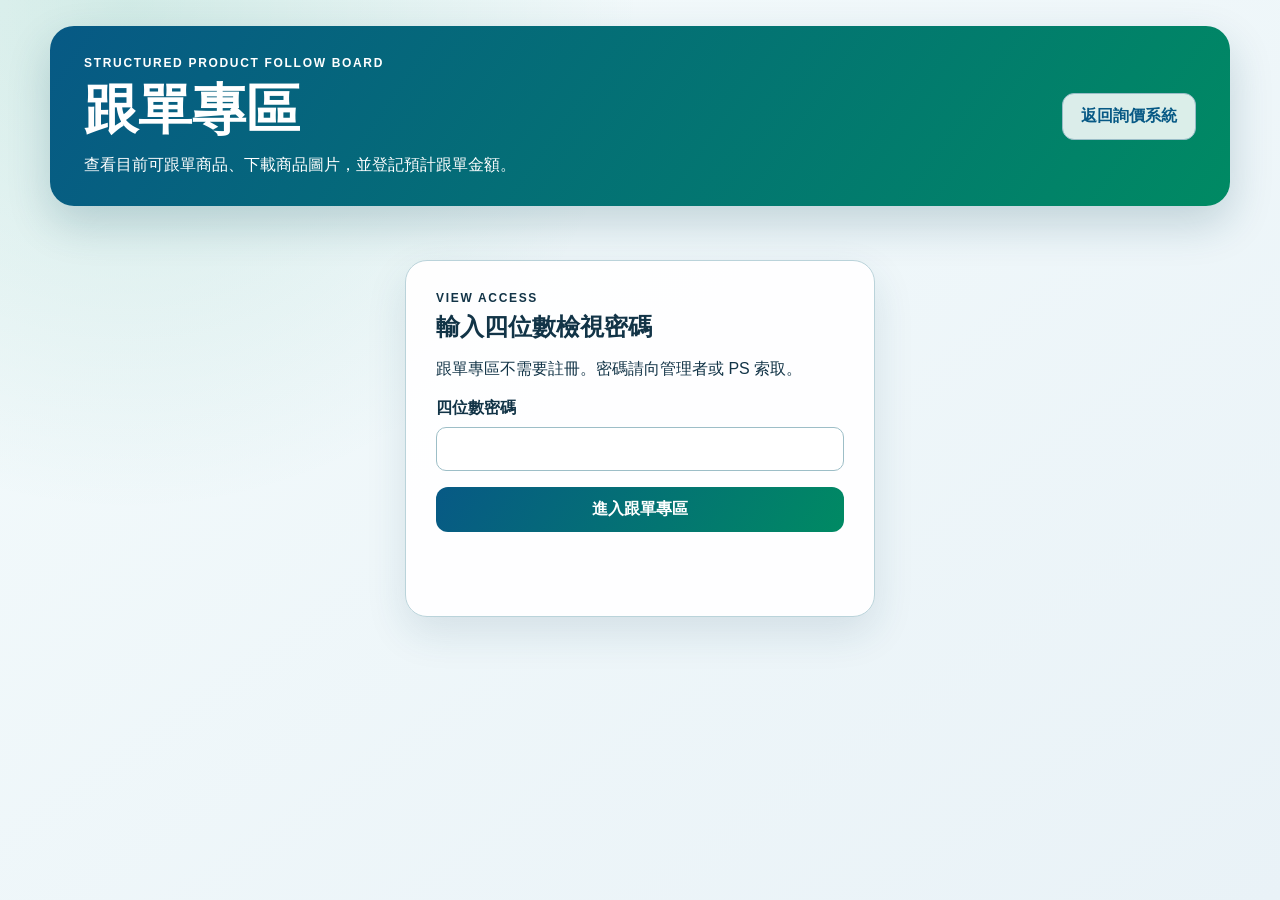
==== follow-board.html @ db9da04e "feat: add expiring issuer follow-board cards" ====
<!doctype html>
<html lang="zh-Hant">
  <head>
    <meta charset="UTF-8" />
    <meta name="viewport" content="width=device-width, initial-scale=1.0" />
    <meta name="theme-color" content="#075985" />
    <title>FCN / DAC 跟單專區</title>
    <link rel="stylesheet" href="./follow-board.css?v=follow-board-v2" />
  </head>
  <body>
    <main class="follow-shell">
      <header class="follow-hero">
        <div>
          <p class="eyebrow">STRUCTURED PRODUCT FOLLOW BOARD</p>
          <h1>跟單專區</h1>
          <p>查看目前可跟單商品、下載商品圖片，並登記預計跟單金額。</p>
        </div>
        <a href="./index.html" class="back-link">返回詢價系統</a>
      </header>

      <section id="pinGate" class="pin-gate" aria-labelledby="pinTitle">
        <form id="pinForm" autocomplete="off">
          <div>
            <p class="eyebrow">VIEW ACCESS</p>
            <h2 id="pinTitle">輸入四位數檢視密碼</h2>
            <p>跟單專區不需要註冊。密碼請向管理者或 PS 索取。</p>
          </div>
          <label for="viewPin">四位數密碼</label>
          <input id="viewPin" name="viewPin" type="password" inputmode="numeric" pattern="[0-9]{4}" maxlength="4" required />
          <button type="submit">進入跟單專區</button>
          <p id="pinError" class="form-error" role="alert"></p>
          <a
            id="officialFollowBoardLink"
            class="official-board-link"
            href="https://app.yintsun66.com/follow-board.html"
            hidden
          >若無法連線，改用正式跟單頁</a>
        </form>
      </section>

      <div id="boardContent" hidden>
        <section class="board-intro">
          <div>
            <p class="eyebrow">AVAILABLE PRODUCTS</p>
            <h2 id="boardTitle">目前可跟單商品</h2>
          </div>
          <div class="board-actions">
            <span id="boardDate"></span>
            <button id="refreshBoard" type="button" class="secondary">重新整理</button>
            <button id="lockBoard" type="button" class="secondary">離開專區</button>
          </div>
        </section>

        <p id="boardStatus" class="board-status" role="status" aria-live="polite"></p>
        <section id="productGrid" class="product-grid" aria-label="可跟單商品"></section>

        <section id="interestPanel" class="interest-panel" hidden>
          <div class="section-heading">
            <div>
              <p class="eyebrow">FOLLOW INTEREST</p>
              <h2>登記預計跟單金額</h2>
            </div>
            <strong id="selectedProductCode"></strong>
          </div>
          <p class="notice-text">此登記僅供彙整跟單意向，不代表交易成立。正式條件仍以相關文件及最終確認為準。</p>
          <form id="interestForm">
            <label>分行代號
              <input name="branchCode" type="text" maxlength="10" autocomplete="organization" required />
            </label>
            <label>分行名稱
              <input name="branchName" type="text" maxlength="40" autocomplete="organization" required />
            </label>
            <label>五碼行編
              <input name="employeeNumber" type="text" inputmode="numeric" pattern="[0-9]{5}" maxlength="5" autocomplete="off" required />
            </label>
            <label>預計跟單金額
              <span class="amount-input"><input name="amountValue" type="number" min="1" max="999999999999" step="1" required /><b id="interestCurrency"></b></span>
            </label>
            <button type="submit">送出跟單意向</button>
          </form>
          <p id="interestStatus" class="board-status" role="status" aria-live="polite"></p>
        </section>

        <section id="dailyPanel" class="daily-panel">
          <div class="section-heading">
            <div>
              <p class="eyebrow">DAILY SUMMARY</p>
              <h2>當日跟單彙整</h2>
            </div>
            <strong id="dailyTotal"></strong>
          </div>
          <p class="privacy-note">行編僅顯示遮蔽資料；完整明細限 ADMIN／PS 查看。</p>
          <div class="table-scroll">
            <table>
              <thead>
                <tr><th>商品代碼</th><th>分行</th><th>行編</th><th>預計金額</th><th>更新時間</th></tr>
              </thead>
              <tbody id="dailyInterestRows"></tbody>
            </table>
          </div>
        </section>

        <section id="adminPanel" class="admin-panel" hidden>
          <div class="section-heading">
            <div>
              <p class="eyebrow">ADMIN / PS</p>
              <h2>完整跟單明細</h2>
            </div>
            <div class="admin-controls">
              <input id="adminDate" type="date" />
              <button id="refreshAdmin" type="button" class="secondary">載入明細</button>
            </div>
          </div>
          <p id="adminStatus" class="board-status" role="status"></p>
          <div class="table-scroll">
            <table>
              <thead>
                <tr><th>商品</th><th>分行代號</th><th>分行名稱</th><th>完整行編</th><th>金額</th><th>來源</th><th>更新時間</th></tr>
              </thead>
              <tbody id="adminInterestRows"></tbody>
            </table>
          </div>
        </section>
      </div>

      <div id="captureHost" class="capture-host" aria-hidden="true"></div>
    </main>

    <script src="./vendor/html2canvas-1.4.1.min.js" defer></script>
    <script type="module" src="./follow-board.mjs?v=follow-board-v3"></script>
  </body>
</html>
---- follow-board.css ----
:root {
  color-scheme: light;
  --ink: #123447;
  --muted: #527181;
  --blue: #075985;
  --green: #008a63;
  --line: #bad3da;
  --soft: #edf7f6;
  --paper: #ffffff;
  font-family: Arial, "Microsoft JhengHei", "Noto Sans TC", sans-serif;
}

* { box-sizing: border-box; }
body {
  margin: 0;
  min-height: 100vh;
  color: var(--ink);
  background:
    radial-gradient(circle at 10% 0%, rgba(0, 138, 99, .14), transparent 32rem),
    linear-gradient(145deg, #f4fbfc, #e9f2f7);
}
button, input { font: inherit; }
button, .back-link {
  border: 0;
  border-radius: 12px;
  background: linear-gradient(120deg, var(--blue), var(--green));
  color: #fff;
  padding: 12px 18px;
  font-weight: 800;
  cursor: pointer;
  text-decoration: none;
}
button:disabled { cursor: wait; opacity: .65; }
button.secondary, .back-link {
  border: 1px solid #9abdc7;
  background: rgba(255, 255, 255, .86);
  color: var(--blue);
}
.follow-shell { width: min(1180px, calc(100% - 28px)); margin: 0 auto; padding: 26px 0 60px; }
.follow-hero, .board-intro, .section-heading {
  display: flex;
  align-items: center;
  justify-content: space-between;
  gap: 20px;
}
.follow-hero {
  border-radius: 24px;
  padding: 30px 34px;
  background: linear-gradient(125deg, #075985, #008a63);
  color: #fff;
  box-shadow: 0 18px 44px rgba(11, 72, 91, .2);
}
.follow-hero h1 { margin: 4px 0 8px; font-size: clamp(32px, 5vw, 54px); }
.follow-hero p { margin: 0; }
.eyebrow { margin: 0; font-size: 12px; font-weight: 900; letter-spacing: .14em; text-transform: uppercase; }
.pin-gate { display: grid; place-items: center; padding: 54px 0; }
.pin-gate form {
  width: min(470px, 100%);
  padding: 30px;
  border: 1px solid var(--line);
  border-radius: 22px;
  background: rgba(255, 255, 255, .94);
  box-shadow: 0 16px 40px rgba(26, 78, 95, .12);
}
.pin-gate h2 { margin: 6px 0; }
.pin-gate label, .interest-panel label { display: grid; gap: 7px; margin: 18px 0 8px; font-weight: 800; }
input {
  width: 100%;
  border: 1px solid #9dbec7;
  border-radius: 10px;
  background: #fff;
  color: var(--ink);
  padding: 12px 13px;
}
input:focus { outline: 3px solid rgba(0, 138, 99, .18); border-color: var(--green); }
.pin-gate button { width: 100%; margin-top: 16px; }
.official-board-link {
  display: block;
  margin-top: 14px;
  color: #0875a8;
  font-weight: 800;
  text-align: center;
}
.official-board-link[hidden] { display: none; }
.form-error { min-height: 1.4em; color: #b42318; font-weight: 700; }
.board-intro { margin: 34px 0 18px; }
.board-intro h2, .section-heading h2 { margin: 4px 0 0; }
.board-actions, .admin-controls { display: flex; align-items: center; gap: 10px; flex-wrap: wrap; }
.board-status { min-height: 1.5em; color: var(--muted); font-weight: 700; }
.product-grid { display: grid; grid-template-columns: minmax(0, 1fr); gap: 24px; }
.product-tile {
  width: min(780px, 100%);
  margin: 0 auto;
  padding: 18px;
  overflow: hidden;
  border: 1px solid var(--line);
  border-radius: 20px;
  background: var(--paper);
  box-shadow: 0 13px 30px rgba(23, 73, 89, .12);
}
.product-card-frame {
  position: relative;
  width: 100%;
  max-width: 720px;
  margin: 0 auto;
  overflow: hidden;
}
.product-card-frame .download-card { transform-origin: top left; }
.product-tile-controls { max-width: 720px; margin: 0 auto; }
.expiry-note { margin: 14px 0 0; color: var(--muted); font-weight: 800; }
.tile-actions { display: flex; gap: 8px; margin-top: 18px; }
.tile-actions button { flex: 1; }
.product-preview-mode .daily-panel,
.product-preview-mode .admin-panel { display: none; }
.interest-panel, .daily-panel, .admin-panel {
  margin-top: 28px;
  padding: 24px;
  border: 1px solid var(--line);
  border-radius: 20px;
  background: rgba(255, 255, 255, .94);
}
.interest-panel form { display: grid; grid-template-columns: repeat(4, 1fr); gap: 14px; align-items: end; }
.interest-panel form button { margin-bottom: 8px; }
.notice-text, .privacy-note { color: var(--muted); }
.amount-input { display: grid; grid-template-columns: 1fr auto; align-items: center; gap: 8px; }
.table-scroll { overflow-x: auto; }
table { width: 100%; border-collapse: collapse; min-width: 720px; }
th, td { border-bottom: 1px solid #d6e4e8; padding: 12px 10px; text-align: left; }
th { background: #eaf5f5; color: #245a6c; }
.empty-row { color: var(--muted); text-align: center; }

.capture-host {
  position: fixed;
  left: -10000px;
  top: 0;
  width: 720px;
  pointer-events: none;
}
.download-card {
  width: 720px;
  padding: 18px;
  background: linear-gradient(160deg, #f6fafb, #edf5f6);
  color: #153445;
}
.download-card article {
  overflow: hidden;
  border: 1px solid #b8d3da;
  border-radius: 22px;
  background: #fff;
  box-shadow: 0 10px 28px rgba(13, 69, 88, .14);
}
.download-hero {
  min-height: 200px;
  padding: 26px 32px;
  background: linear-gradient(130deg, var(--theme-primary), var(--theme-accent));
  color: #fff;
}
.download-index { font-size: 27px; font-weight: 900; }
.download-hero-row { display: flex; align-items: center; justify-content: space-between; gap: 24px; margin-top: 20px; }
.download-hero h1 { margin: 0; font-size: 48px; line-height: 1.05; }
.download-hero p { margin: 14px 0 0; font-size: 29px; }
.download-hero strong { font-size: 31px; }
.download-pair { display: grid; grid-template-columns: 1fr 1fr; }
.download-pair > div { padding: 28px 32px; }
.download-pair > div + div { border-left: 1px solid #bdd7de; }
.download-pair small, .download-underlyings > small { display: block; color: #286174; font-size: 25px; }
.download-pair b { display: block; margin-top: 18px; font-size: 40px; }
.download-pair b.highlight { color: var(--theme-primary); font-size: 44px; }
.download-summary { min-height: 174px; background: var(--theme-soft); border-bottom: 1px solid #bdd7de; }
.download-underlyings { min-height: 188px; padding: 30px 32px; border-bottom: 1px solid #c8dce1; }
.download-underlying-list { display: flex; flex-wrap: wrap; gap: 14px 16px; margin-top: 24px; }
.download-underlying-list span { padding: 10px 18px; border-radius: 9px; background: #e7f2f4; font-size: 34px; font-weight: 900; }
.download-terms { min-height: 184px; border-bottom: 1px solid #c8dce1; }
.download-terms em { display: block; margin-top: 13px; color: var(--theme-primary); font-size: 26px; font-style: normal; }
.download-footer { background: linear-gradient(120deg, var(--theme-soft), #eef6f7); color: #286174; }
.download-meta { display: flex; justify-content: space-between; gap: 18px; padding: 24px 32px; font-size: 20px; }
.download-code { padding: 17px 32px; border-top: 1px solid #bdd7de; font-size: 23px; font-weight: 900; letter-spacing: .08em; }

@media (max-width: 900px) {
  .interest-panel form { grid-template-columns: repeat(2, 1fr); }
}
@media (max-width: 620px) {
  .follow-shell { width: min(100% - 18px, 1180px); padding-top: 9px; }
  .follow-hero, .board-intro, .section-heading { align-items: flex-start; flex-direction: column; }
  .follow-hero { padding: 24px 22px; }
  .product-grid, .interest-panel form { grid-template-columns: 1fr; }
  .product-tile { padding: 8px; }
  .product-tile-controls { padding: 0 8px 8px; }
  .tile-actions { flex-direction: column; }
  .interest-panel, .daily-panel, .admin-panel { padding: 18px 14px; }
}
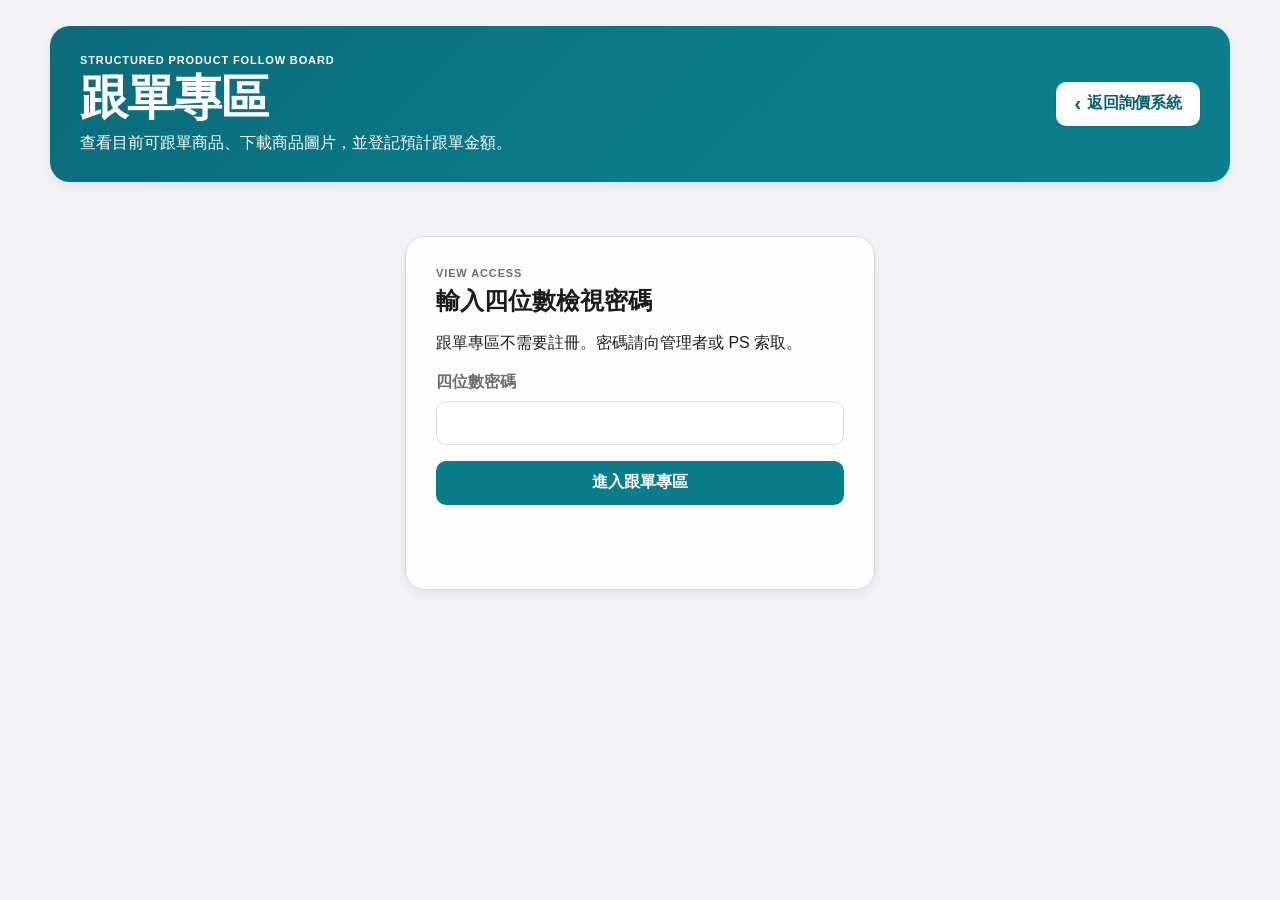
==== commit 96aea696: "feat(ui): sync the appearance picker and the UI rework Brings the static snapshot up to the current " ====
--- a/follow-board.html
+++ b/follow-board.html
@@ -5,7 +5,28 @@
     <meta name="viewport" content="width=device-width, initial-scale=1.0" />
     <meta name="theme-color" content="#075985" />
     <title>FCN / DAC 跟單專區</title>
-    <link rel="stylesheet" href="./follow-board.css?v=follow-board-v2" />
+    <link rel="stylesheet" href="./follow-board.css?v=follow-board-v8" />
+    <link
+      id="darkSheet"
+      rel="stylesheet"
+      href="./follow-board-dark.css?v=follow-board-v8"
+      media="(prefers-color-scheme: dark)"
+    />
+    <script>
+      /* Honours the appearance chosen on the quote page. Runs during head parsing so the page never
+         flashes the other theme. No picker here — this page is reached from the quote page. */
+      (function () {
+        try {
+          var stored = localStorage.getItem("fcn-theme");
+          if (stored !== "light" && stored !== "dark") return;
+          document.documentElement.dataset.theme = stored;
+          document.getElementById("darkSheet").media = stored === "dark" ? "all" : "not all";
+          document.documentElement.style.colorScheme = stored;
+        } catch (err) {
+          /* OS setting stays in charge. */
+        }
+      })();
+    </script>
   </head>
   <body>
     <main class="follow-shell">
@@ -127,6 +148,6 @@
     </main>
 
     <script src="./vendor/html2canvas-1.4.1.min.js" defer></script>
-    <script type="module" src="./follow-board.mjs?v=follow-board-v3"></script>
+    <script type="module" src="./follow-board.mjs?v=follow-board-v4"></script>
   </body>
 </html>
--- a/follow-board.css
+++ b/follow-board.css
@@ -1,13 +1,26 @@
+/* Shares the design language of the quote page: same Apple system stack, same blue-green family,
+   same radii. The .download-* / .capture-host rules further down are deliberately left alone —
+   that markup is rasterised into the product PNG, so restyling it would change a delivered file
+   rather than the interface. */
 :root {
   color-scheme: light;
-  --ink: #123447;
-  --muted: #527181;
-  --blue: #075985;
-  --green: #008a63;
-  --line: #bad3da;
-  --soft: #edf7f6;
+  --ink: #1c1c1e;
+  --muted: #3c3c43bf;
+  --blue: #1b7fa8;
+  --green: #128a6a;
+  --accent: #0a7c8a;
+  --accent-strong: #06626e;
+  --accent-soft: #e4f2f4;
+  --line: #d8d8dd;
+  --soft: #f2f2f7;
   --paper: #ffffff;
-  font-family: Arial, "Microsoft JhengHei", "Noto Sans TC", sans-serif;
+  --r-control: 10px; --r-card: 14px; --r-sheet: 20px;
+  --shadow-1: 0 1px 2px #0000000d, 0 1px 3px #0000000a;
+  --shadow-2: 0 4px 12px #0000000f, 0 1px 3px #0000000a;
+  --ease: cubic-bezier(.32,.72,0,1);
+  font-family: -apple-system, BlinkMacSystemFont, "SF Pro Text", "Segoe UI Variable Text",
+               "Segoe UI", "PingFang TC", "Noto Sans TC", "Microsoft JhengHei", sans-serif;
+  -webkit-font-smoothing: antialiased; -moz-osx-font-smoothing: grayscale;
 }
 
 * { box-sizing: border-box; }
@@ -15,26 +28,39 @@
   margin: 0;
   min-height: 100vh;
   color: var(--ink);
-  background:
-    radial-gradient(circle at 10% 0%, rgba(0, 138, 99, .14), transparent 32rem),
-    linear-gradient(145deg, #f4fbfc, #e9f2f7);
+  background: var(--soft);
 }
 button, input { font: inherit; }
 button, .back-link {
   border: 0;
-  border-radius: 12px;
-  background: linear-gradient(120deg, var(--blue), var(--green));
+  border-radius: var(--r-control);
+  background: var(--accent);
   color: #fff;
-  padding: 12px 18px;
-  font-weight: 800;
+  min-height: 44px;
+  padding: 11px 18px;
+  font-weight: 600;
+  letter-spacing: -.01em;
   cursor: pointer;
   text-decoration: none;
-}
-button:disabled { cursor: wait; opacity: .65; }
+  transition: background .2s var(--ease), transform .12s var(--ease);
+}
+button:hover { background: var(--accent-strong); }
+button:active, .back-link:active { transform: scale(.97); }
+button:disabled { cursor: wait; opacity: .5; }
 button.secondary, .back-link {
-  border: 1px solid #9abdc7;
-  background: rgba(255, 255, 255, .86);
-  color: var(--blue);
+  /* The tint alone measures 1.03:1 against the grouped page background — the text is readable but
+     the control has no visible edge. A hairline border is what makes it read as a button, on the
+     page and on a white card alike. */
+  border: 1px solid #c3dde1;
+  background: var(--accent-soft);
+  color: var(--accent-strong);
+}
+button.secondary:hover, .back-link:hover { background: #d6ecee; }
+:where(button, a, input, select):focus-visible {
+  outline: 2.5px solid var(--accent); outline-offset: 2px; border-radius: var(--r-control);
+}
+@media (prefers-reduced-motion: reduce) {
+  *, *::before, *::after { transition-duration: .01ms !important; animation-duration: .01ms !important; }
 }
 .follow-shell { width: min(1180px, calc(100% - 28px)); margin: 0 auto; padding: 26px 0 60px; }
 .follow-hero, .board-intro, .section-heading {
@@ -44,35 +70,36 @@
   gap: 20px;
 }
 .follow-hero {
-  border-radius: 24px;
-  padding: 30px 34px;
-  background: linear-gradient(125deg, #075985, #008a63);
+  border-radius: var(--r-sheet);
+  padding: 28px 30px;
+  background: linear-gradient(135deg, #0b6b7a, #0a7c8a 55%, #0c7e8d);
   color: #fff;
-  box-shadow: 0 18px 44px rgba(11, 72, 91, .2);
-}
-.follow-hero h1 { margin: 4px 0 8px; font-size: clamp(32px, 5vw, 54px); }
-.follow-hero p { margin: 0; }
-.eyebrow { margin: 0; font-size: 12px; font-weight: 900; letter-spacing: .14em; text-transform: uppercase; }
+  box-shadow: var(--shadow-2);
+}
+.follow-hero h1 { margin: 5px 0 8px; font-size: clamp(30px, 5vw, 48px); font-weight: 700; letter-spacing: -.02em; line-height: 1.12; }
+.follow-hero p { margin: 0; color: #fff; }
+.eyebrow { margin: 0; font-size: 11px; font-weight: 600; letter-spacing: .08em; text-transform: uppercase; color: var(--muted); }
+.follow-hero .eyebrow { color: #fff; }
 .pin-gate { display: grid; place-items: center; padding: 54px 0; }
 .pin-gate form {
   width: min(470px, 100%);
   padding: 30px;
   border: 1px solid var(--line);
-  border-radius: 22px;
+  border-radius: var(--r-sheet);
   background: rgba(255, 255, 255, .94);
-  box-shadow: 0 16px 40px rgba(26, 78, 95, .12);
+  box-shadow: var(--shadow-2);
 }
 .pin-gate h2 { margin: 6px 0; }
-.pin-gate label, .interest-panel label { display: grid; gap: 7px; margin: 18px 0 8px; font-weight: 800; }
+.pin-gate label, .interest-panel label { display: grid; gap: 7px; margin: 18px 0 8px; font-weight: 600; color: var(--muted); }
 input {
   width: 100%;
-  border: 1px solid #9dbec7;
+  border: 1px solid var(--line);
   border-radius: 10px;
   background: #fff;
   color: var(--ink);
   padding: 12px 13px;
 }
-input:focus { outline: 3px solid rgba(0, 138, 99, .18); border-color: var(--green); }
+input:focus { outline: 0; border-color: var(--accent); box-shadow: 0 0 0 3.5px #0a7c8a2e; }
 .pin-gate button { width: 100%; margin-top: 16px; }
 .official-board-link {
   display: block;
@@ -82,7 +109,7 @@
   text-align: center;
 }
 .official-board-link[hidden] { display: none; }
-.form-error { min-height: 1.4em; color: #b42318; font-weight: 700; }
+.form-error { min-height: 1.4em; color: #d1352b; font-weight: 600; }
 .board-intro { margin: 34px 0 18px; }
 .board-intro h2, .section-heading h2 { margin: 4px 0 0; }
 .board-actions, .admin-controls { display: flex; align-items: center; gap: 10px; flex-wrap: wrap; }
@@ -96,7 +123,7 @@
   border: 1px solid var(--line);
   border-radius: 20px;
   background: var(--paper);
-  box-shadow: 0 13px 30px rgba(23, 73, 89, .12);
+  box-shadow: var(--shadow-1);
 }
 .product-card-frame {
   position: relative;
@@ -108,6 +135,7 @@
 .product-card-frame .download-card { transform-origin: top left; }
 .product-tile-controls { max-width: 720px; margin: 0 auto; }
 .expiry-note { margin: 14px 0 0; color: var(--muted); font-weight: 800; }
+.sales-fee-note { margin: 6px 0 0; color: var(--theme-primary, #075985); font-size: 19px; font-weight: 900; }
 .tile-actions { display: flex; gap: 8px; margin-top: 18px; }
 .tile-actions button { flex: 1; }
 .product-preview-mode .daily-panel,
@@ -142,6 +170,8 @@
   background: linear-gradient(160deg, #f6fafb, #edf5f6);
   color: #153445;
 }
+/* Rasterised into the product PNG. Every value here is pinned literal on purpose: a token change
+   made for the interface must never reach a file that has already been sent to a client. */
 .download-card article {
   overflow: hidden;
   border: 1px solid #b8d3da;
@@ -189,3 +219,34 @@
   .tile-actions { flex-direction: column; }
   .interest-panel, .daily-panel, .admin-panel { padding: 18px 14px; }
 }
+
+/* ================================ Dark appearance ================================
+   Same rule as the quote card: .download-* is rasterised by html2canvas from what is on screen,
+   so it is pinned light. A viewer in dark mode must still hand the client a light product image. */
+:root { color-scheme: light dark; }
+
+/* The back link sits on the teal hero, not on the page background, so the tinted treatment the
+   other secondary buttons use disappears into it — worst in dark mode, where the tint and the
+   hero are nearly the same colour. On a coloured header iOS uses a translucent white chip, which
+   holds its contrast in both appearances because the hero is always teal.
+   Specificity (0,2,0) keeps this ahead of the .back-link rules in both the base and dark blocks. */
+.follow-hero .back-link {
+  display: inline-flex;
+  align-items: center;
+  gap: 6px;
+  background: #fff;
+  color: #06626e;
+  border: 0;
+  font-weight: 600;
+  backdrop-filter: blur(20px) saturate(180%);
+  -webkit-backdrop-filter: blur(20px) saturate(180%);
+  box-shadow: 0 1px 3px #0000001f;
+}
+.follow-hero .back-link::before { content: "‹"; font-size: 1.25em; line-height: 1; margin-top: -2px; }
+.follow-hero .back-link:hover { background: #eaf6f7; color: #06626e; }
+.follow-hero .back-link:focus-visible { outline: 2.5px solid #fff; outline-offset: 3px; }
+
+@media (max-width: 760px) {
+  /* Matches the quote page: 11px uppercase is below the readable floor on a phone. */
+  .eyebrow { font-size: 12px; }
+}
--- a/follow-board-dark.css
+++ b/follow-board-dark.css
@@ -0,0 +1,58 @@
+/* Follow board, dark appearance.
+
+   Moved verbatim out of the two @media (prefers-color-scheme: dark) blocks in follow-board.css so
+   the appearance picker on the quote page can drive this page too: the page links this file with
+   media="(prefers-color-scheme: dark)" and the stored choice rewrites that attribute.
+
+   The .follow-hero .back-link rules stayed behind in follow-board.css. They beat the .back-link
+   rules here on specificity (0,2,0) rather than on order, so splitting the file does not change
+   which one wins.
+
+   The .download-* and .capture-host rules below pin the PNG layout to its light appearance. They
+   belong with the dark rules because they exist only to counteract them: html2canvas rasterises
+   what is on screen, so without them a viewer in dark mode would hand a client a black card. When
+   the picker forces light this whole sheet is off and the card keeps its normal light styling, so
+   the PNG is light in every state. They reference no shared token, deliberately, so that token
+   edits elsewhere cannot reach the printed layout. */
+
+:root {
+  --ink: #ffffff; --muted: #ebebf599;
+  --accent: #3ab3c4; --accent-strong: #5cc9d8; --accent-soft: #3ab3c422;
+  --blue: #4aa8d0; --green: #35b892;
+  --line: #38383a; --soft: #000000; --paper: #1c1c1e;
+  --shadow-1: 0 1px 2px #00000059; --shadow-2: 0 4px 12px #0000006b;
+}
+.pin-gate form, .product-tile, .interest-panel, .daily-panel, .admin-panel {
+  background: var(--paper); border-color: var(--line); color: var(--ink);
+}
+input { background: #2c2c2e; border-color: var(--line); color: var(--ink); }
+th { background: #0a7c8a; color: #fff; }
+th, td { border-color: var(--line); }
+/* Filled surfaces use a deeper teal so white text still passes AA (4.92:1), instead of putting
+   near-black text on a bright fill. The bright accent stays for text and borders on dark. */
+button { background: #0a7c8a; color: #fff; }
+button:hover { background: #0e93a3; color: #fff; }
+button.secondary, .back-link { background: var(--accent-soft); color: var(--accent-strong); }
+.official-board-link { color: var(--accent-strong); }
+.form-error { color: #ff8b85; }
+
+/* ---- Pinned light: rasterised into the product PNG. ---- */
+.capture-host, .download-card, .download-card * { color-scheme: light; }
+.download-card { background: linear-gradient(160deg,#f6fafb,#edf5f6) !important; color: #153445 !important; }
+.download-card article { background: #fff !important; border-color: #b8d3da !important; }
+.download-pair > div + div { border-left-color: #bdd7de !important; }
+.download-pair small, .download-underlyings > small { color: #286174 !important; }
+.download-summary { border-bottom-color: #bdd7de !important; }
+.download-underlyings { border-bottom-color: #c8dce1 !important; }
+.product-card-frame, .product-card-frame * { color-scheme: light; }
+
+/* Secondary buttons kept excellent text contrast (9.3:1) but their surface sat at 1.16:1 against
+   the black page — legible, yet not readable as a control. iOS gives dark-mode secondary buttons
+   a grey fill rather than a tint; the border keeps them delineated on the elevated panels too,
+   where a fill alone would nearly match the card behind it. */
+button.secondary {
+  background: #2c2c2e;
+  border: 1px solid #48484a;
+  color: var(--accent-strong);
+}
+button.secondary:hover { background: #3a3a3c; border-color: #5a5a5e; }
